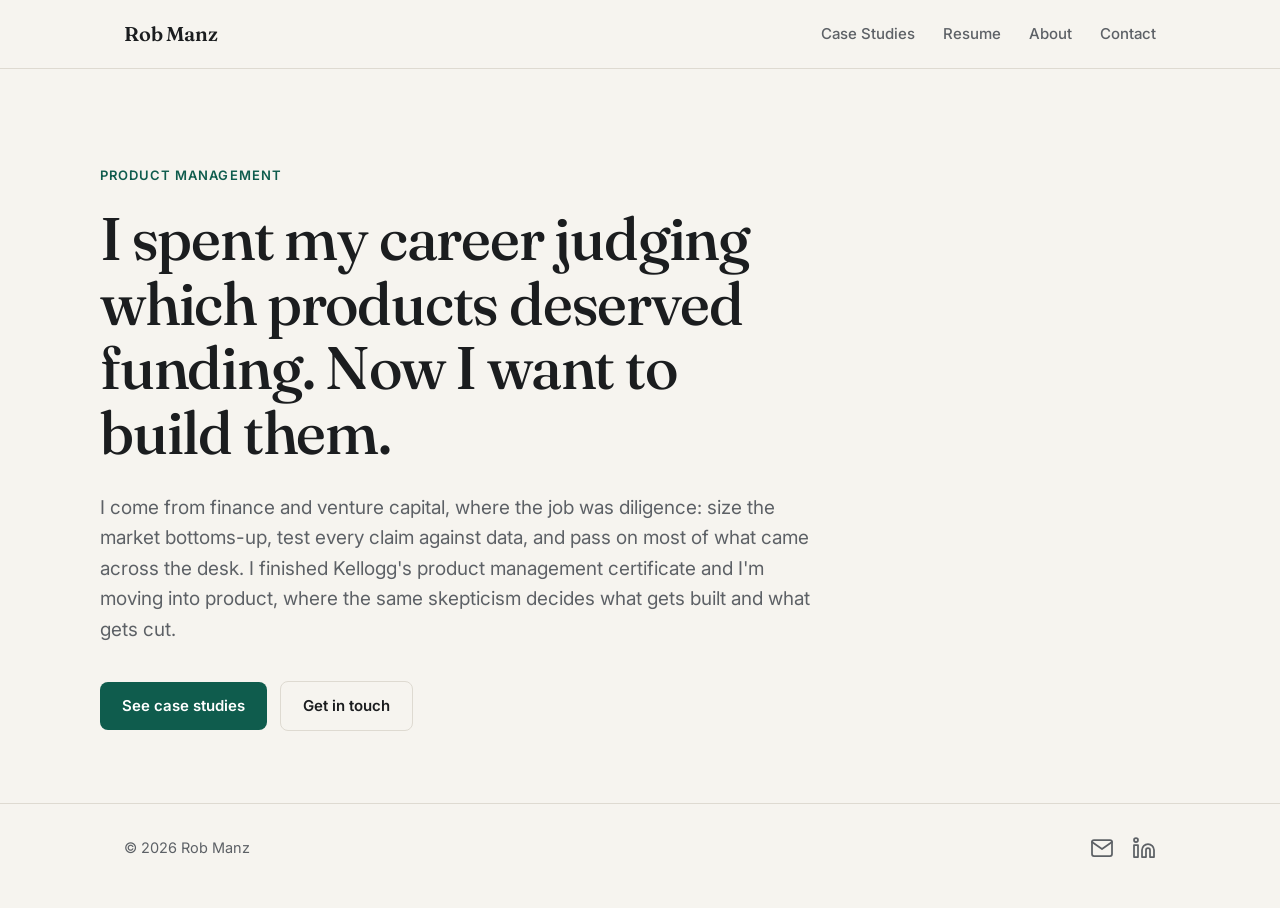
==== index.html @ 87cdb5b0 "Split homepage sections into dedicated pages Move case studies, background, and contact sections to " ====
<!doctype html>
<html lang="en">
<head>
  <meta charset="utf-8">
  <meta name="viewport" content="width=device-width, initial-scale=1">
  <title>Rob Manz</title>
  <meta name="description" content="Rob Manz. Venture capital and finance background, now working in product management.">
  <link rel="preconnect" href="https://fonts.googleapis.com">
  <link rel="preconnect" href="https://fonts.gstatic.com" crossorigin>
  <link href="https://fonts.googleapis.com/css2?family=Fraunces:opsz,wght@9..144,500;9..144,600&family=Inter:wght@400;500;600&display=swap" rel="stylesheet">
  <link rel="stylesheet" href="styles.css">
</head>
<body>

  <header>
    <nav class="wrap nav" aria-label="Main">
      <a class="logo" href="index.html">Rob Manz</a>
      <ul>
        <li><a href="case-studies.html">Case Studies</a></li>
        <li><a href="resume.html">Resume</a></li>
        <li><a href="about.html">About</a></li>
        <li><a href="contact.html">Contact</a></li>
      </ul>
    </nav>
  </header>

  <main>
    <!-- 1. Positioning + summary -->
    <div class="wrap hero">
      <p class="eyebrow">Product management</p>
      <h1>I spent my career judging which products deserved funding. Now I want to build them.</h1>
      <p class="lede">I come from finance and venture capital, where the job was diligence: size the market bottoms-up, test every claim against data, and pass on most of what came across the desk. I finished Kellogg's product management certificate and I'm moving into product, where the same skepticism decides what gets built and what gets cut.</p>
      <div class="home-links">
        <a class="btn" href="case-studies.html">See case studies</a>
        <a class="btn ghost" href="contact.html">Get in touch</a>
      </div>
    </div>
  </main>

  <footer>
    <div class="wrap row">
      <span>© 2026 Rob Manz</span>
      <div class="links">
        <a href="mailto:manz.rob@gmail.com" aria-label="Email" title="Email">
          <svg viewBox="0 0 24 24" width="24" height="24" fill="none" stroke="currentColor" stroke-width="1.75" stroke-linecap="round" stroke-linejoin="round" aria-hidden="true"><path d="M4 4h16c1.1 0 2 .9 2 2v12c0 1.1-.9 2-2 2H4c-1.1 0-2-.9-2-2V6c0-1.1.9-2 2-2z"/><polyline points="22,6 12,13 2,6"/></svg>
        </a>
        <!-- TODO: replace with your LinkedIn URL -->
        <a href="https://www.linkedin.com/in/YOUR-HANDLE" aria-label="LinkedIn" title="LinkedIn">
          <svg viewBox="0 0 24 24" width="24" height="24" fill="none" stroke="currentColor" stroke-width="1.75" stroke-linecap="round" stroke-linejoin="round" aria-hidden="true"><path d="M16 8a6 6 0 0 1 6 6v7h-4v-7a2 2 0 0 0-2-2 2 2 0 0 0-2 2v7h-4v-7a6 6 0 0 1 6-6z"/><rect x="2" y="9" width="4" height="12"/><circle cx="4" cy="4" r="2"/></svg>
        </a>
      </div>
    </div>
  </footer>

</body>
</html>
---- styles.css ----
:root {
  --bg: #f6f4ef;
  --surface: #ffffff;
  --ink: #1b1d1f;
  --muted: #5d6166;
  --line: #dedad1;
  --accent: #0f5c4d;
  --accent-ink: #ffffff;
  --max: 1080px;
}
@media (prefers-color-scheme: dark) {
  :root:not([data-theme="light"]) {
    --bg: #131514;
    --surface: #1b1e1d;
    --ink: #ecebe6;
    --muted: #a3a7a4;
    --line: #2c302e;
    --accent: #5fc2a8;
    --accent-ink: #0d1412;
  }
}
:root[data-theme="dark"] {
  --bg: #131514;
  --surface: #1b1e1d;
  --ink: #ecebe6;
  --muted: #a3a7a4;
  --line: #2c302e;
  --accent: #5fc2a8;
  --accent-ink: #0d1412;
}

* { box-sizing: border-box; }
html { -webkit-text-size-adjust: 100%; }
body {
  margin: 0;
  background: var(--bg);
  color: var(--ink);
  font: 400 17px/1.6 "Inter", system-ui, -apple-system, sans-serif;
}
a { color: inherit; }
.wrap { max-width: var(--max); margin: 0 auto; padding: 0 24px; }

/* Header */
header { border-bottom: 1px solid var(--line); }
.nav { display: flex; align-items: center; justify-content: space-between; height: 68px; gap: 16px; }
.logo { font: 600 20px/1 "Fraunces", Georgia, serif; text-decoration: none; letter-spacing: -0.01em; }
.nav ul { display: flex; gap: 28px; list-style: none; margin: 0; padding: 0; }
.nav ul a { text-decoration: none; color: var(--muted); font-size: 15px; font-weight: 500; }
.nav ul a:hover { color: var(--ink); }

/* Hero */
.hero { padding: 96px 0 72px; }
.eyebrow { font-size: 13px; font-weight: 600; letter-spacing: 0.08em; text-transform: uppercase; color: var(--accent); margin: 0 0 20px; }
h1 {
  font: 500 clamp(36px, 6vw, 60px)/1.08 "Fraunces", Georgia, serif;
  letter-spacing: -0.02em;
  margin: 0 0 28px;
  max-width: 17ch;
}
.lede { font-size: 19px; color: var(--muted); max-width: 60ch; margin: 0; }

/* Sections */
section { padding: 64px 0; border-top: 1px solid var(--line); }
.section-head { display: flex; align-items: baseline; justify-content: space-between; gap: 16px; margin-bottom: 32px; }
h2 { font: 500 28px/1.2 "Fraunces", Georgia, serif; letter-spacing: -0.01em; margin: 0; }
.see-all { font-size: 15px; font-weight: 500; color: var(--accent); text-decoration: none; white-space: nowrap; }

/* Case study cards */
.cards { display: grid; grid-template-columns: repeat(3, 1fr); gap: 20px; }
.card {
  display: flex; flex-direction: column;
  background: var(--surface);
  border: 1px solid var(--line);
  border-radius: 10px;
  padding: 28px 24px 24px;
  text-decoration: none;
  transition: border-color .15s, transform .15s;
}
.card:hover { border-color: var(--accent); transform: translateY(-2px); }
.card .tag { font-size: 12px; font-weight: 600; letter-spacing: 0.06em; text-transform: uppercase; color: var(--muted); margin-bottom: 14px; }
.card h3 { font: 600 21px/1.25 "Fraunces", Georgia, serif; margin: 0 0 12px; }
.card p { color: var(--muted); font-size: 15.5px; margin: 0 0 24px; flex: 1; }
.card .more { font-size: 15px; font-weight: 600; color: var(--accent); }

/* Background strip */
.bg-grid { display: grid; grid-template-columns: repeat(3, 1fr); gap: 32px; margin-bottom: 36px; }
.bg-grid h3 { font-size: 15px; font-weight: 600; margin: 0 0 8px; }
.bg-grid p { color: var(--muted); font-size: 15.5px; margin: 0; }
.btn {
  display: inline-block;
  background: var(--accent); color: var(--accent-ink);
  font-weight: 600; font-size: 15px;
  padding: 12px 22px; border-radius: 8px;
  text-decoration: none;
}
.btn.ghost { background: transparent; color: var(--ink); border: 1px solid var(--line); margin-left: 8px; }

/* CTA */
.cta { text-align: left; }
.cta h2 { font-size: clamp(28px, 4vw, 40px); max-width: 22ch; margin-bottom: 16px; }
.cta p { color: var(--muted); margin: 0 0 28px; max-width: 52ch; }

/* Footer */
footer { border-top: 1px solid var(--line); padding: 32px 0 48px; color: var(--muted); font-size: 14.5px; }
footer .row { display: flex; justify-content: space-between; gap: 16px; flex-wrap: wrap; }
footer a { text-decoration: none; }
footer a:hover { color: var(--ink); }
footer .row { align-items: center; }
footer .links { display: flex; gap: 18px; align-items: center; }
footer .links a { display: inline-flex; width: 24px; height: 24px; }
footer .links a svg { width: 100%; height: 100%; display: block; }

@media (max-width: 820px) {
  .cards, .bg-grid { grid-template-columns: 1fr; }
  .hero { padding: 64px 0 48px; }
}
@media (max-width: 560px) {
  .wrap { padding: 0 16px; }
  .nav { height: auto; padding: 16px 0; flex-direction: column; align-items: flex-start; gap: 12px; }
  .nav ul { gap: 18px; flex-wrap: wrap; }
  .btn.ghost { margin: 12px 0 0; }
}

/* Page intro (non-home pages) */
.page-head { padding: 72px 0 8px; }
.page-head h1 { font-size: clamp(32px, 5vw, 48px); margin-bottom: 16px; max-width: 22ch; }
.page-head + section { border-top: 0; }
.nav ul a[aria-current="page"] { color: var(--ink); }
.home-links { margin-top: 36px; }
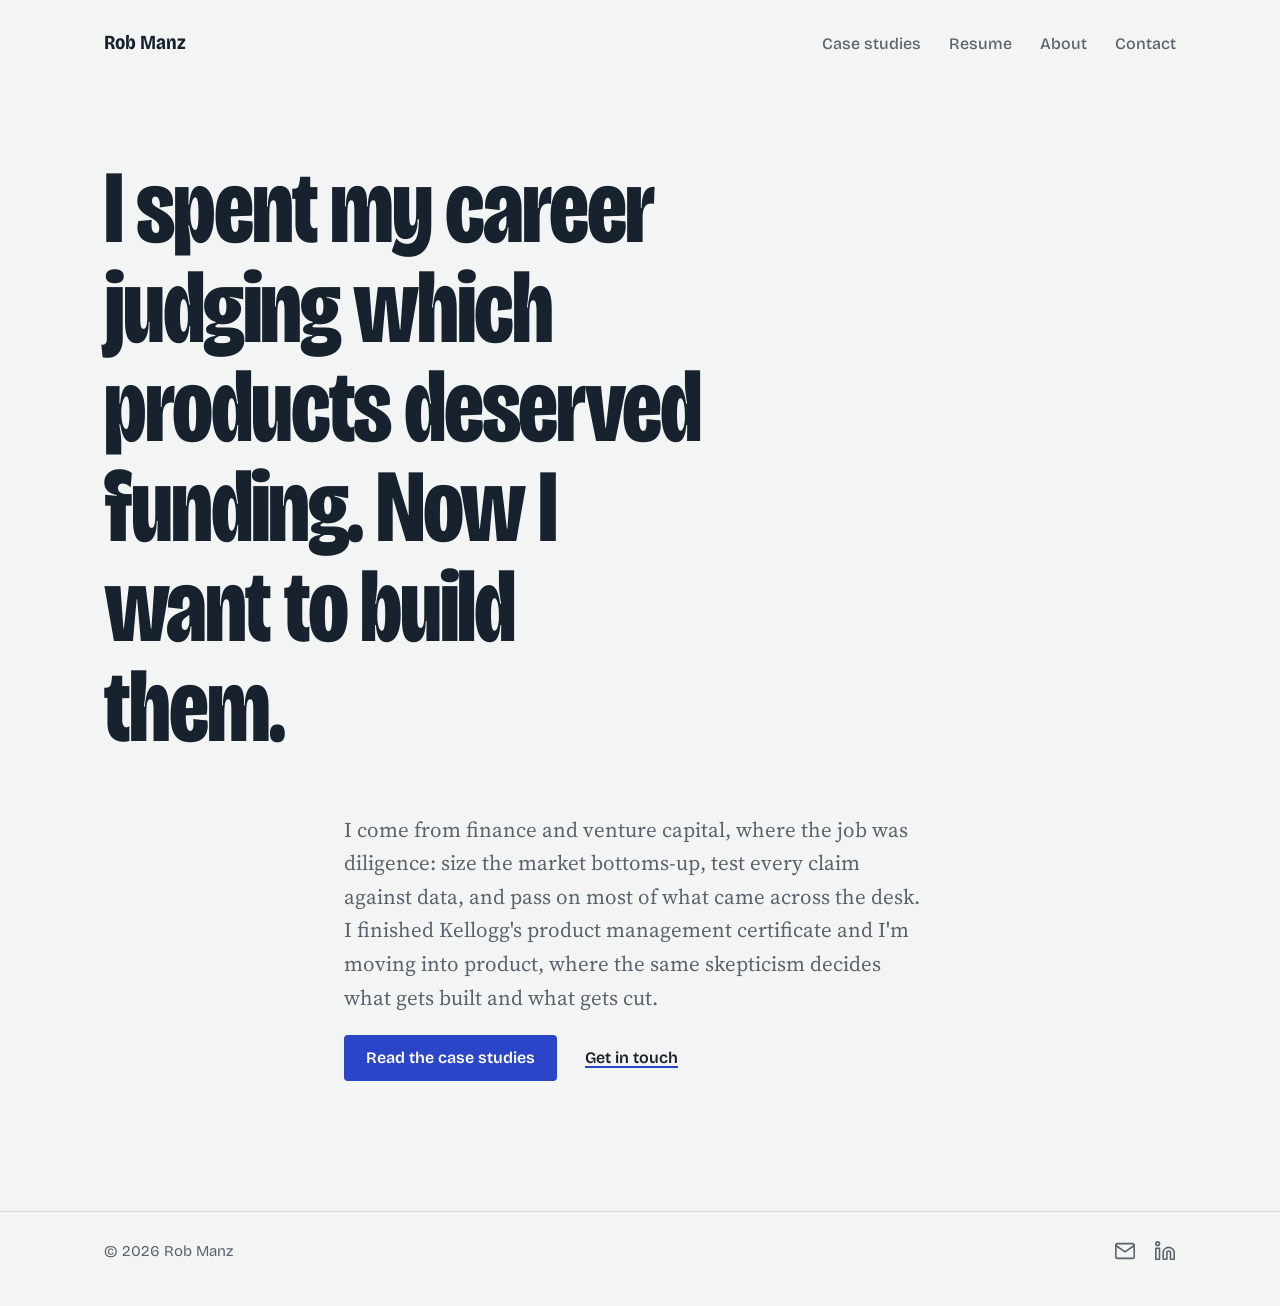
==== commit d9ddaf3c: "Revise design system Cool paper and blue-pencil palette, Bricolage Grotesque headlines with Source S" ====
--- a/index.html
+++ b/index.html
@@ -7,16 +7,16 @@
   <meta name="description" content="Rob Manz. Venture capital and finance background, now working in product management.">
   <link rel="preconnect" href="https://fonts.googleapis.com">
   <link rel="preconnect" href="https://fonts.gstatic.com" crossorigin>
-  <link href="https://fonts.googleapis.com/css2?family=Fraunces:opsz,wght@9..144,500;9..144,600&family=Inter:wght@400;500;600&display=swap" rel="stylesheet">
+  <link href="https://fonts.googleapis.com/css2?family=Bricolage+Grotesque:opsz,wdth,wght@12..96,75..100,400..800&family=Source+Serif+4:ital,opsz,wght@0,8..60,400;0,8..60,600;1,8..60,400&display=swap" rel="stylesheet">
   <link rel="stylesheet" href="styles.css">
 </head>
-<body>
+<body class="home">
 
-  <header>
+  <header class="site-header">
     <nav class="wrap nav" aria-label="Main">
       <a class="logo" href="index.html">Rob Manz</a>
       <ul>
-        <li><a href="case-studies.html">Case Studies</a></li>
+        <li><a href="case-studies.html">Case studies</a></li>
         <li><a href="resume.html">Resume</a></li>
         <li><a href="about.html">About</a></li>
         <li><a href="contact.html">Contact</a></li>
@@ -24,29 +24,29 @@
     </nav>
   </header>
 
-  <main>
-    <!-- 1. Positioning + summary -->
-    <div class="wrap hero">
-      <p class="eyebrow">Product management</p>
+  <main class="wrap">
+    <header class="hero">
       <h1>I spent my career judging which products deserved funding. Now I want to build them.</h1>
-      <p class="lede">I come from finance and venture capital, where the job was diligence: size the market bottoms-up, test every claim against data, and pass on most of what came across the desk. I finished Kellogg's product management certificate and I'm moving into product, where the same skepticism decides what gets built and what gets cut.</p>
-      <div class="home-links">
-        <a class="btn" href="case-studies.html">See case studies</a>
-        <a class="btn ghost" href="contact.html">Get in touch</a>
+      <div class="hero-body">
+        <p class="lede">I come from finance and venture capital, where the job was diligence: size the market bottoms-up, test every claim against data, and pass on most of what came across the desk. I finished Kellogg's product management certificate and I'm moving into product, where the same skepticism decides what gets built and what gets cut.</p>
+        <p class="actions">
+          <a class="btn" href="case-studies.html">Read the case studies</a>
+          <a class="text-link" href="contact.html">Get in touch</a>
+        </p>
       </div>
-    </div>
+    </header>
   </main>
 
-  <footer>
+  <footer class="site-footer">
     <div class="wrap row">
       <span>© 2026 Rob Manz</span>
       <div class="links">
         <a href="mailto:manz.rob@gmail.com" aria-label="Email" title="Email">
-          <svg viewBox="0 0 24 24" width="24" height="24" fill="none" stroke="currentColor" stroke-width="1.75" stroke-linecap="round" stroke-linejoin="round" aria-hidden="true"><path d="M4 4h16c1.1 0 2 .9 2 2v12c0 1.1-.9 2-2 2H4c-1.1 0-2-.9-2-2V6c0-1.1.9-2 2-2z"/><polyline points="22,6 12,13 2,6"/></svg>
+          <svg viewBox="0 0 24 24" width="22" height="22" fill="none" stroke="currentColor" stroke-width="1.75" stroke-linecap="round" stroke-linejoin="round" aria-hidden="true"><path d="M4 4h16c1.1 0 2 .9 2 2v12c0 1.1-.9 2-2 2H4c-1.1 0-2-.9-2-2V6c0-1.1.9-2 2-2z"/><polyline points="22,6 12,13 2,6"/></svg>
         </a>
         <!-- TODO: replace with your LinkedIn URL -->
         <a href="https://www.linkedin.com/in/YOUR-HANDLE" aria-label="LinkedIn" title="LinkedIn">
-          <svg viewBox="0 0 24 24" width="24" height="24" fill="none" stroke="currentColor" stroke-width="1.75" stroke-linecap="round" stroke-linejoin="round" aria-hidden="true"><path d="M16 8a6 6 0 0 1 6 6v7h-4v-7a2 2 0 0 0-2-2 2 2 0 0 0-2 2v7h-4v-7a6 6 0 0 1 6-6z"/><rect x="2" y="9" width="4" height="12"/><circle cx="4" cy="4" r="2"/></svg>
+          <svg viewBox="0 0 24 24" width="22" height="22" fill="none" stroke="currentColor" stroke-width="1.75" stroke-linecap="round" stroke-linejoin="round" aria-hidden="true"><path d="M16 8a6 6 0 0 1 6 6v7h-4v-7a2 2 0 0 0-2-2 2 2 0 0 0-2 2v7h-4v-7a6 6 0 0 1 6-6z"/><rect x="2" y="9" width="4" height="12"/><circle cx="4" cy="4" r="2"/></svg>
         </a>
       </div>
     </div>
--- a/styles.css
+++ b/styles.css
@@ -1,130 +1,149 @@
+/* Design tokens */
 :root {
-  --bg: #f6f4ef;
-  --surface: #ffffff;
-  --ink: #1b1d1f;
-  --muted: #5d6166;
-  --line: #dedad1;
-  --accent: #0f5c4d;
-  --accent-ink: #ffffff;
-  --max: 1080px;
+  --paper: #f3f5f4;
+  --ink: #18222e;
+  --graphite: #59636e;
+  --rule: #d3d9d8;
+  --pencil: #2b45c9;
+  --pencil-ink: #ffffff;
+
+  --sans: "Bricolage Grotesque", "Helvetica Neue", Arial, sans-serif;
+  --serif: "Source Serif 4", Georgia, serif;
+
+  --max: 1120px;
+  --rail: 12rem;
+  --gap: 3rem;
 }
 @media (prefers-color-scheme: dark) {
   :root:not([data-theme="light"]) {
-    --bg: #131514;
-    --surface: #1b1e1d;
-    --ink: #ecebe6;
-    --muted: #a3a7a4;
-    --line: #2c302e;
-    --accent: #5fc2a8;
-    --accent-ink: #0d1412;
+    --paper: #151b22;
+    --ink: #e6eaee;
+    --graphite: #9aa4ae;
+    --rule: #2a333d;
+    --pencil: #8fa2ff;
+    --pencil-ink: #10162b;
   }
 }
 :root[data-theme="dark"] {
-  --bg: #131514;
-  --surface: #1b1e1d;
-  --ink: #ecebe6;
-  --muted: #a3a7a4;
-  --line: #2c302e;
-  --accent: #5fc2a8;
-  --accent-ink: #0d1412;
+  --paper: #151b22;
+  --ink: #e6eaee;
+  --graphite: #9aa4ae;
+  --rule: #2a333d;
+  --pencil: #8fa2ff;
+  --pencil-ink: #10162b;
 }
 
+/* Base */
 * { box-sizing: border-box; }
 html { -webkit-text-size-adjust: 100%; }
 body {
   margin: 0;
-  background: var(--bg);
+  background: var(--paper);
   color: var(--ink);
-  font: 400 17px/1.6 "Inter", system-ui, -apple-system, sans-serif;
+  font: 400 18px/1.65 var(--serif);
+  font-optical-sizing: auto;
 }
-a { color: inherit; }
+a { color: inherit; text-decoration-thickness: 1px; text-underline-offset: 0.2em; }
+a:focus-visible { outline: 2px solid var(--pencil); outline-offset: 3px; border-radius: 2px; }
 .wrap { max-width: var(--max); margin: 0 auto; padding: 0 24px; }
+h1, h2, h3 { font-family: var(--sans); color: var(--ink); }
+p { margin: 0 0 1em; max-width: 64ch; }
 
 /* Header */
-header { border-bottom: 1px solid var(--line); }
-.nav { display: flex; align-items: center; justify-content: space-between; height: 68px; gap: 16px; }
-.logo { font: 600 20px/1 "Fraunces", Georgia, serif; text-decoration: none; letter-spacing: -0.01em; }
+.site-header .nav { display: flex; align-items: baseline; justify-content: space-between; gap: 16px; padding: 28px 24px; }
+.logo { font: 700 20px/1 var(--sans); font-variation-settings: "wdth" 85; text-decoration: none; }
 .nav ul { display: flex; gap: 28px; list-style: none; margin: 0; padding: 0; }
-.nav ul a { text-decoration: none; color: var(--muted); font-size: 15px; font-weight: 500; }
+.nav ul a { font: 500 16px/1 var(--sans); color: var(--graphite); text-decoration: none; }
 .nav ul a:hover { color: var(--ink); }
+.nav ul a[aria-current="page"] { color: var(--ink); text-decoration: underline; text-decoration-color: var(--pencil); text-decoration-thickness: 2px; text-underline-offset: 0.35em; }
 
-/* Hero */
-.hero { padding: 96px 0 72px; }
-.eyebrow { font-size: 13px; font-weight: 600; letter-spacing: 0.08em; text-transform: uppercase; color: var(--accent); margin: 0 0 20px; }
-h1 {
-  font: 500 clamp(36px, 6vw, 60px)/1.08 "Fraunces", Georgia, serif;
+/* Home: the one loud element */
+.hero { padding: 72px 0 112px; }
+.hero h1 {
+  font-size: clamp(46px, 8.2vw, 104px);
+  font-weight: 750;
+  font-variation-settings: "wdth" 75, "opsz" 96;
+  line-height: 0.96;
   letter-spacing: -0.02em;
-  margin: 0 0 28px;
-  max-width: 17ch;
+  margin: 0 0 56px;
+  max-width: 14ch;
 }
-.lede { font-size: 19px; color: var(--muted); max-width: 60ch; margin: 0; }
+.hero-body { margin-left: calc(var(--rail) + var(--gap)); }
+.lede { font-size: 21px; line-height: 1.6; color: var(--graphite); max-width: 58ch; }
 
-/* Sections */
-section { padding: 64px 0; border-top: 1px solid var(--line); }
-.section-head { display: flex; align-items: baseline; justify-content: space-between; gap: 16px; margin-bottom: 32px; }
-h2 { font: 500 28px/1.2 "Fraunces", Georgia, serif; letter-spacing: -0.01em; margin: 0; }
-.see-all { font-size: 15px; font-weight: 500; color: var(--accent); text-decoration: none; white-space: nowrap; }
+/* Inner pages */
+.page-intro { padding: 56px 0 48px; }
+.page-intro h1 {
+  font-size: clamp(36px, 5.2vw, 60px);
+  font-weight: 700;
+  font-variation-settings: "wdth" 80, "opsz" 72;
+  line-height: 1.02;
+  letter-spacing: -0.02em;
+  margin: 0 0 20px;
+  max-width: 20ch;
+}
+.page-intro .lede { margin: 0; }
 
-/* Case study cards */
-.cards { display: grid; grid-template-columns: repeat(3, 1fr); gap: 20px; }
-.card {
-  display: flex; flex-direction: column;
-  background: var(--surface);
-  border: 1px solid var(--line);
-  border-radius: 10px;
-  padding: 28px 24px 24px;
-  text-decoration: none;
-  transition: border-color .15s, transform .15s;
+/* Margin-label rows: label in the rail, content in the body */
+.row-block {
+  display: grid;
+  grid-template-columns: var(--rail) 1fr;
+  gap: var(--gap);
+  padding: 32px 0 28px;
+  border-top: 1px solid var(--rule);
 }
-.card:hover { border-color: var(--accent); transform: translateY(-2px); }
-.card .tag { font-size: 12px; font-weight: 600; letter-spacing: 0.06em; text-transform: uppercase; color: var(--muted); margin-bottom: 14px; }
-.card h3 { font: 600 21px/1.25 "Fraunces", Georgia, serif; margin: 0 0 12px; }
-.card p { color: var(--muted); font-size: 15.5px; margin: 0 0 24px; flex: 1; }
-.card .more { font-size: 15px; font-weight: 600; color: var(--accent); }
+.row-block:last-child { margin-bottom: 96px; }
+.rail {
+  font: 600 16px/1.4 var(--sans);
+  color: var(--graphite);
+  margin: 6px 0 0;
+}
+.body > :last-child { margin-bottom: 0; }
+.body h3 {
+  font-size: 28px;
+  font-weight: 650;
+  font-variation-settings: "wdth" 85;
+  line-height: 1.15;
+  letter-spacing: -0.01em;
+  margin: 0 0 10px;
+}
+.body p { color: var(--graphite); }
+.entry-link { text-decoration: none; background-image: linear-gradient(var(--pencil), var(--pencil)); background-size: 0 2px; background-position: 0 100%; background-repeat: no-repeat; transition: background-size .2s ease; }
+.entry-link:hover, .entry-link:focus-visible { background-size: 100% 2px; }
 
-/* Background strip */
-.bg-grid { display: grid; grid-template-columns: repeat(3, 1fr); gap: 32px; margin-bottom: 36px; }
-.bg-grid h3 { font-size: 15px; font-weight: 600; margin: 0 0 8px; }
-.bg-grid p { color: var(--muted); font-size: 15.5px; margin: 0; }
+/* Actions */
+.actions { display: flex; flex-wrap: wrap; align-items: center; gap: 12px 28px; margin-top: 8px; }
 .btn {
   display: inline-block;
-  background: var(--accent); color: var(--accent-ink);
-  font-weight: 600; font-size: 15px;
-  padding: 12px 22px; border-radius: 8px;
+  background: var(--pencil);
+  color: var(--pencil-ink);
+  font: 600 16px/1 var(--sans);
+  padding: 15px 22px;
+  border-radius: 4px;
   text-decoration: none;
 }
-.btn.ghost { background: transparent; color: var(--ink); border: 1px solid var(--line); margin-left: 8px; }
-
-/* CTA */
-.cta { text-align: left; }
-.cta h2 { font-size: clamp(28px, 4vw, 40px); max-width: 22ch; margin-bottom: 16px; }
-.cta p { color: var(--muted); margin: 0 0 28px; max-width: 52ch; }
+.btn:hover { filter: brightness(1.08); }
+.text-link { font: 600 16px/1 var(--sans); color: var(--ink); text-decoration-color: var(--pencil); text-decoration-thickness: 2px; }
 
 /* Footer */
-footer { border-top: 1px solid var(--line); padding: 32px 0 48px; color: var(--muted); font-size: 14.5px; }
-footer .row { display: flex; justify-content: space-between; gap: 16px; flex-wrap: wrap; }
-footer a { text-decoration: none; }
-footer a:hover { color: var(--ink); }
-footer .row { align-items: center; }
-footer .links { display: flex; gap: 18px; align-items: center; }
-footer .links a { display: inline-flex; width: 24px; height: 24px; }
-footer .links a svg { width: 100%; height: 100%; display: block; }
+.site-footer { border-top: 1px solid var(--rule); padding: 28px 0 44px; color: var(--graphite); font: 400 15px/1.4 var(--sans); }
+.site-footer .row { display: flex; justify-content: space-between; align-items: center; gap: 16px; flex-wrap: wrap; }
+.site-footer .links { display: flex; gap: 18px; }
+.site-footer .links a { display: inline-flex; text-decoration: none; }
+.site-footer .links a:hover { color: var(--ink); }
 
 @media (max-width: 820px) {
-  .cards, .bg-grid { grid-template-columns: 1fr; }
-  .hero { padding: 64px 0 48px; }
+  :root { --gap: 1.5rem; }
+  .hero-body { margin-left: 0; }
+  .row-block { grid-template-columns: 1fr; gap: 6px; }
 }
 @media (max-width: 560px) {
-  .wrap { padding: 0 16px; }
-  .nav { height: auto; padding: 16px 0; flex-direction: column; align-items: flex-start; gap: 12px; }
-  .nav ul { gap: 18px; flex-wrap: wrap; }
-  .btn.ghost { margin: 12px 0 0; }
+  .wrap, .site-header .nav { padding-left: 16px; padding-right: 16px; }
+  .site-header .nav { flex-direction: column; gap: 14px; padding-top: 20px; padding-bottom: 8px; }
+  .nav ul { gap: 20px; flex-wrap: wrap; }
+  .hero { padding: 40px 0 72px; }
+  .lede { font-size: 19px; }
 }
-
-/* Page intro (non-home pages) */
-.page-head { padding: 72px 0 8px; }
-.page-head h1 { font-size: clamp(32px, 5vw, 48px); margin-bottom: 16px; max-width: 22ch; }
-.page-head + section { border-top: 0; }
-.nav ul a[aria-current="page"] { color: var(--ink); }
-.home-links { margin-top: 36px; }
-
+@media (prefers-reduced-motion: reduce) {
+  * { transition: none !important; }
+}
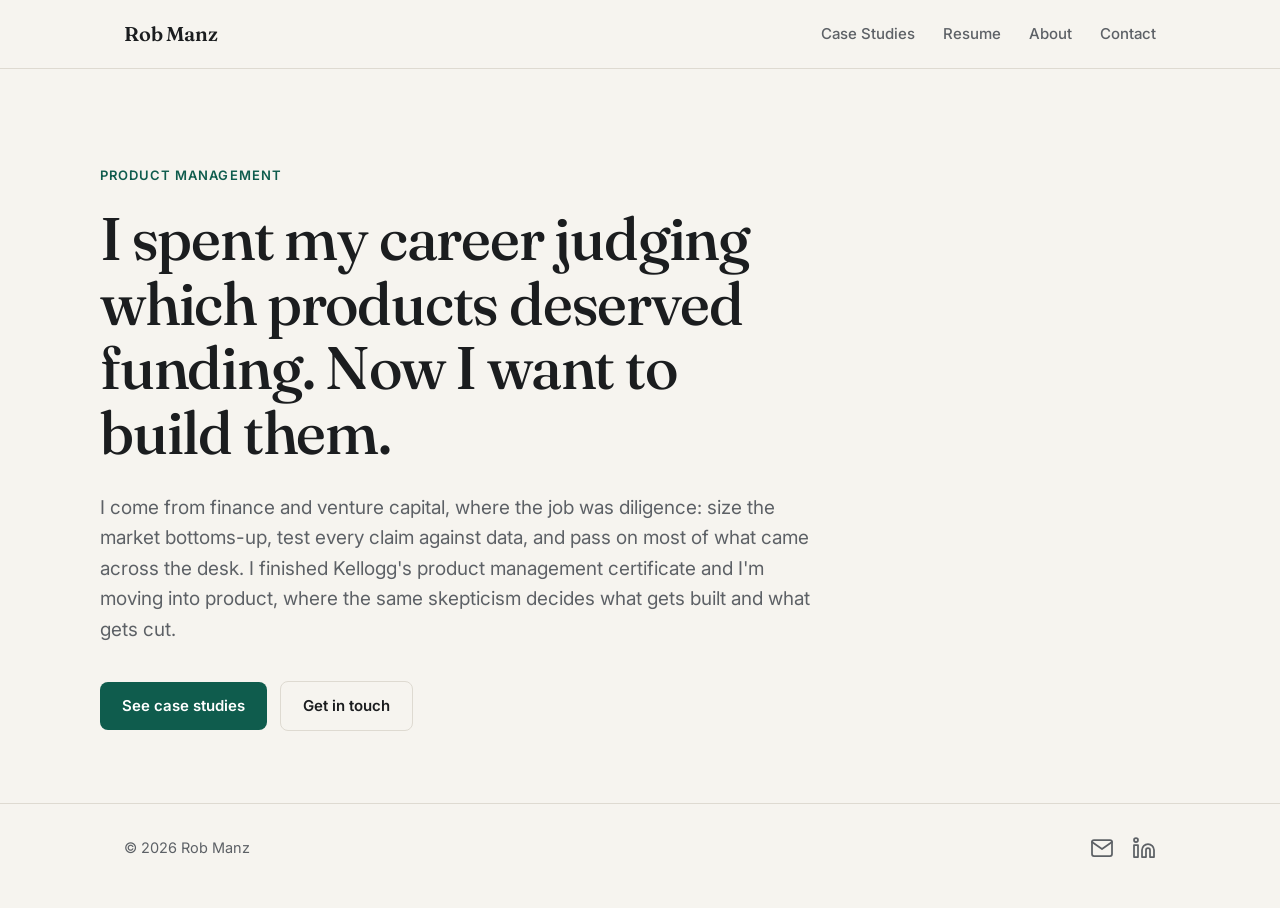
==== commit a371ab64: "Revert design system revision Restore the previous design while keeping the separate pages.  Co-Auth" ====
--- a/index.html
+++ b/index.html
@@ -7,16 +7,16 @@
   <meta name="description" content="Rob Manz. Venture capital and finance background, now working in product management.">
   <link rel="preconnect" href="https://fonts.googleapis.com">
   <link rel="preconnect" href="https://fonts.gstatic.com" crossorigin>
-  <link href="https://fonts.googleapis.com/css2?family=Bricolage+Grotesque:opsz,wdth,wght@12..96,75..100,400..800&family=Source+Serif+4:ital,opsz,wght@0,8..60,400;0,8..60,600;1,8..60,400&display=swap" rel="stylesheet">
+  <link href="https://fonts.googleapis.com/css2?family=Fraunces:opsz,wght@9..144,500;9..144,600&family=Inter:wght@400;500;600&display=swap" rel="stylesheet">
   <link rel="stylesheet" href="styles.css">
 </head>
-<body class="home">
+<body>
 
-  <header class="site-header">
+  <header>
     <nav class="wrap nav" aria-label="Main">
       <a class="logo" href="index.html">Rob Manz</a>
       <ul>
-        <li><a href="case-studies.html">Case studies</a></li>
+        <li><a href="case-studies.html">Case Studies</a></li>
         <li><a href="resume.html">Resume</a></li>
         <li><a href="about.html">About</a></li>
         <li><a href="contact.html">Contact</a></li>
@@ -24,29 +24,29 @@
     </nav>
   </header>
 
-  <main class="wrap">
-    <header class="hero">
+  <main>
+    <!-- 1. Positioning + summary -->
+    <div class="wrap hero">
+      <p class="eyebrow">Product management</p>
       <h1>I spent my career judging which products deserved funding. Now I want to build them.</h1>
-      <div class="hero-body">
-        <p class="lede">I come from finance and venture capital, where the job was diligence: size the market bottoms-up, test every claim against data, and pass on most of what came across the desk. I finished Kellogg's product management certificate and I'm moving into product, where the same skepticism decides what gets built and what gets cut.</p>
-        <p class="actions">
-          <a class="btn" href="case-studies.html">Read the case studies</a>
-          <a class="text-link" href="contact.html">Get in touch</a>
-        </p>
+      <p class="lede">I come from finance and venture capital, where the job was diligence: size the market bottoms-up, test every claim against data, and pass on most of what came across the desk. I finished Kellogg's product management certificate and I'm moving into product, where the same skepticism decides what gets built and what gets cut.</p>
+      <div class="home-links">
+        <a class="btn" href="case-studies.html">See case studies</a>
+        <a class="btn ghost" href="contact.html">Get in touch</a>
       </div>
-    </header>
+    </div>
   </main>
 
-  <footer class="site-footer">
+  <footer>
     <div class="wrap row">
       <span>© 2026 Rob Manz</span>
       <div class="links">
         <a href="mailto:manz.rob@gmail.com" aria-label="Email" title="Email">
-          <svg viewBox="0 0 24 24" width="22" height="22" fill="none" stroke="currentColor" stroke-width="1.75" stroke-linecap="round" stroke-linejoin="round" aria-hidden="true"><path d="M4 4h16c1.1 0 2 .9 2 2v12c0 1.1-.9 2-2 2H4c-1.1 0-2-.9-2-2V6c0-1.1.9-2 2-2z"/><polyline points="22,6 12,13 2,6"/></svg>
+          <svg viewBox="0 0 24 24" width="24" height="24" fill="none" stroke="currentColor" stroke-width="1.75" stroke-linecap="round" stroke-linejoin="round" aria-hidden="true"><path d="M4 4h16c1.1 0 2 .9 2 2v12c0 1.1-.9 2-2 2H4c-1.1 0-2-.9-2-2V6c0-1.1.9-2 2-2z"/><polyline points="22,6 12,13 2,6"/></svg>
         </a>
         <!-- TODO: replace with your LinkedIn URL -->
         <a href="https://www.linkedin.com/in/YOUR-HANDLE" aria-label="LinkedIn" title="LinkedIn">
-          <svg viewBox="0 0 24 24" width="22" height="22" fill="none" stroke="currentColor" stroke-width="1.75" stroke-linecap="round" stroke-linejoin="round" aria-hidden="true"><path d="M16 8a6 6 0 0 1 6 6v7h-4v-7a2 2 0 0 0-2-2 2 2 0 0 0-2 2v7h-4v-7a6 6 0 0 1 6-6z"/><rect x="2" y="9" width="4" height="12"/><circle cx="4" cy="4" r="2"/></svg>
+          <svg viewBox="0 0 24 24" width="24" height="24" fill="none" stroke="currentColor" stroke-width="1.75" stroke-linecap="round" stroke-linejoin="round" aria-hidden="true"><path d="M16 8a6 6 0 0 1 6 6v7h-4v-7a2 2 0 0 0-2-2 2 2 0 0 0-2 2v7h-4v-7a6 6 0 0 1 6-6z"/><rect x="2" y="9" width="4" height="12"/><circle cx="4" cy="4" r="2"/></svg>
         </a>
       </div>
     </div>
--- a/styles.css
+++ b/styles.css
@@ -1,149 +1,130 @@
-/* Design tokens */
 :root {
-  --paper: #f3f5f4;
-  --ink: #18222e;
-  --graphite: #59636e;
-  --rule: #d3d9d8;
-  --pencil: #2b45c9;
-  --pencil-ink: #ffffff;
-
-  --sans: "Bricolage Grotesque", "Helvetica Neue", Arial, sans-serif;
-  --serif: "Source Serif 4", Georgia, serif;
-
-  --max: 1120px;
-  --rail: 12rem;
-  --gap: 3rem;
+  --bg: #f6f4ef;
+  --surface: #ffffff;
+  --ink: #1b1d1f;
+  --muted: #5d6166;
+  --line: #dedad1;
+  --accent: #0f5c4d;
+  --accent-ink: #ffffff;
+  --max: 1080px;
 }
 @media (prefers-color-scheme: dark) {
   :root:not([data-theme="light"]) {
-    --paper: #151b22;
-    --ink: #e6eaee;
-    --graphite: #9aa4ae;
-    --rule: #2a333d;
-    --pencil: #8fa2ff;
-    --pencil-ink: #10162b;
+    --bg: #131514;
+    --surface: #1b1e1d;
+    --ink: #ecebe6;
+    --muted: #a3a7a4;
+    --line: #2c302e;
+    --accent: #5fc2a8;
+    --accent-ink: #0d1412;
   }
 }
 :root[data-theme="dark"] {
-  --paper: #151b22;
-  --ink: #e6eaee;
-  --graphite: #9aa4ae;
-  --rule: #2a333d;
-  --pencil: #8fa2ff;
-  --pencil-ink: #10162b;
+  --bg: #131514;
+  --surface: #1b1e1d;
+  --ink: #ecebe6;
+  --muted: #a3a7a4;
+  --line: #2c302e;
+  --accent: #5fc2a8;
+  --accent-ink: #0d1412;
 }
 
-/* Base */
 * { box-sizing: border-box; }
 html { -webkit-text-size-adjust: 100%; }
 body {
   margin: 0;
-  background: var(--paper);
+  background: var(--bg);
   color: var(--ink);
-  font: 400 18px/1.65 var(--serif);
-  font-optical-sizing: auto;
+  font: 400 17px/1.6 "Inter", system-ui, -apple-system, sans-serif;
 }
-a { color: inherit; text-decoration-thickness: 1px; text-underline-offset: 0.2em; }
-a:focus-visible { outline: 2px solid var(--pencil); outline-offset: 3px; border-radius: 2px; }
+a { color: inherit; }
 .wrap { max-width: var(--max); margin: 0 auto; padding: 0 24px; }
-h1, h2, h3 { font-family: var(--sans); color: var(--ink); }
-p { margin: 0 0 1em; max-width: 64ch; }
 
 /* Header */
-.site-header .nav { display: flex; align-items: baseline; justify-content: space-between; gap: 16px; padding: 28px 24px; }
-.logo { font: 700 20px/1 var(--sans); font-variation-settings: "wdth" 85; text-decoration: none; }
+header { border-bottom: 1px solid var(--line); }
+.nav { display: flex; align-items: center; justify-content: space-between; height: 68px; gap: 16px; }
+.logo { font: 600 20px/1 "Fraunces", Georgia, serif; text-decoration: none; letter-spacing: -0.01em; }
 .nav ul { display: flex; gap: 28px; list-style: none; margin: 0; padding: 0; }
-.nav ul a { font: 500 16px/1 var(--sans); color: var(--graphite); text-decoration: none; }
+.nav ul a { text-decoration: none; color: var(--muted); font-size: 15px; font-weight: 500; }
 .nav ul a:hover { color: var(--ink); }
-.nav ul a[aria-current="page"] { color: var(--ink); text-decoration: underline; text-decoration-color: var(--pencil); text-decoration-thickness: 2px; text-underline-offset: 0.35em; }
 
-/* Home: the one loud element */
-.hero { padding: 72px 0 112px; }
-.hero h1 {
-  font-size: clamp(46px, 8.2vw, 104px);
-  font-weight: 750;
-  font-variation-settings: "wdth" 75, "opsz" 96;
-  line-height: 0.96;
+/* Hero */
+.hero { padding: 96px 0 72px; }
+.eyebrow { font-size: 13px; font-weight: 600; letter-spacing: 0.08em; text-transform: uppercase; color: var(--accent); margin: 0 0 20px; }
+h1 {
+  font: 500 clamp(36px, 6vw, 60px)/1.08 "Fraunces", Georgia, serif;
   letter-spacing: -0.02em;
-  margin: 0 0 56px;
-  max-width: 14ch;
+  margin: 0 0 28px;
+  max-width: 17ch;
 }
-.hero-body { margin-left: calc(var(--rail) + var(--gap)); }
-.lede { font-size: 21px; line-height: 1.6; color: var(--graphite); max-width: 58ch; }
+.lede { font-size: 19px; color: var(--muted); max-width: 60ch; margin: 0; }
 
-/* Inner pages */
-.page-intro { padding: 56px 0 48px; }
-.page-intro h1 {
-  font-size: clamp(36px, 5.2vw, 60px);
-  font-weight: 700;
-  font-variation-settings: "wdth" 80, "opsz" 72;
-  line-height: 1.02;
-  letter-spacing: -0.02em;
-  margin: 0 0 20px;
-  max-width: 20ch;
+/* Sections */
+section { padding: 64px 0; border-top: 1px solid var(--line); }
+.section-head { display: flex; align-items: baseline; justify-content: space-between; gap: 16px; margin-bottom: 32px; }
+h2 { font: 500 28px/1.2 "Fraunces", Georgia, serif; letter-spacing: -0.01em; margin: 0; }
+.see-all { font-size: 15px; font-weight: 500; color: var(--accent); text-decoration: none; white-space: nowrap; }
+
+/* Case study cards */
+.cards { display: grid; grid-template-columns: repeat(3, 1fr); gap: 20px; }
+.card {
+  display: flex; flex-direction: column;
+  background: var(--surface);
+  border: 1px solid var(--line);
+  border-radius: 10px;
+  padding: 28px 24px 24px;
+  text-decoration: none;
+  transition: border-color .15s, transform .15s;
 }
-.page-intro .lede { margin: 0; }
+.card:hover { border-color: var(--accent); transform: translateY(-2px); }
+.card .tag { font-size: 12px; font-weight: 600; letter-spacing: 0.06em; text-transform: uppercase; color: var(--muted); margin-bottom: 14px; }
+.card h3 { font: 600 21px/1.25 "Fraunces", Georgia, serif; margin: 0 0 12px; }
+.card p { color: var(--muted); font-size: 15.5px; margin: 0 0 24px; flex: 1; }
+.card .more { font-size: 15px; font-weight: 600; color: var(--accent); }
 
-/* Margin-label rows: label in the rail, content in the body */
-.row-block {
-  display: grid;
-  grid-template-columns: var(--rail) 1fr;
-  gap: var(--gap);
-  padding: 32px 0 28px;
-  border-top: 1px solid var(--rule);
-}
-.row-block:last-child { margin-bottom: 96px; }
-.rail {
-  font: 600 16px/1.4 var(--sans);
-  color: var(--graphite);
-  margin: 6px 0 0;
-}
-.body > :last-child { margin-bottom: 0; }
-.body h3 {
-  font-size: 28px;
-  font-weight: 650;
-  font-variation-settings: "wdth" 85;
-  line-height: 1.15;
-  letter-spacing: -0.01em;
-  margin: 0 0 10px;
-}
-.body p { color: var(--graphite); }
-.entry-link { text-decoration: none; background-image: linear-gradient(var(--pencil), var(--pencil)); background-size: 0 2px; background-position: 0 100%; background-repeat: no-repeat; transition: background-size .2s ease; }
-.entry-link:hover, .entry-link:focus-visible { background-size: 100% 2px; }
-
-/* Actions */
-.actions { display: flex; flex-wrap: wrap; align-items: center; gap: 12px 28px; margin-top: 8px; }
+/* Background strip */
+.bg-grid { display: grid; grid-template-columns: repeat(3, 1fr); gap: 32px; margin-bottom: 36px; }
+.bg-grid h3 { font-size: 15px; font-weight: 600; margin: 0 0 8px; }
+.bg-grid p { color: var(--muted); font-size: 15.5px; margin: 0; }
 .btn {
   display: inline-block;
-  background: var(--pencil);
-  color: var(--pencil-ink);
-  font: 600 16px/1 var(--sans);
-  padding: 15px 22px;
-  border-radius: 4px;
+  background: var(--accent); color: var(--accent-ink);
+  font-weight: 600; font-size: 15px;
+  padding: 12px 22px; border-radius: 8px;
   text-decoration: none;
 }
-.btn:hover { filter: brightness(1.08); }
-.text-link { font: 600 16px/1 var(--sans); color: var(--ink); text-decoration-color: var(--pencil); text-decoration-thickness: 2px; }
+.btn.ghost { background: transparent; color: var(--ink); border: 1px solid var(--line); margin-left: 8px; }
+
+/* CTA */
+.cta { text-align: left; }
+.cta h2 { font-size: clamp(28px, 4vw, 40px); max-width: 22ch; margin-bottom: 16px; }
+.cta p { color: var(--muted); margin: 0 0 28px; max-width: 52ch; }
 
 /* Footer */
-.site-footer { border-top: 1px solid var(--rule); padding: 28px 0 44px; color: var(--graphite); font: 400 15px/1.4 var(--sans); }
-.site-footer .row { display: flex; justify-content: space-between; align-items: center; gap: 16px; flex-wrap: wrap; }
-.site-footer .links { display: flex; gap: 18px; }
-.site-footer .links a { display: inline-flex; text-decoration: none; }
-.site-footer .links a:hover { color: var(--ink); }
+footer { border-top: 1px solid var(--line); padding: 32px 0 48px; color: var(--muted); font-size: 14.5px; }
+footer .row { display: flex; justify-content: space-between; gap: 16px; flex-wrap: wrap; }
+footer a { text-decoration: none; }
+footer a:hover { color: var(--ink); }
+footer .row { align-items: center; }
+footer .links { display: flex; gap: 18px; align-items: center; }
+footer .links a { display: inline-flex; width: 24px; height: 24px; }
+footer .links a svg { width: 100%; height: 100%; display: block; }
 
 @media (max-width: 820px) {
-  :root { --gap: 1.5rem; }
-  .hero-body { margin-left: 0; }
-  .row-block { grid-template-columns: 1fr; gap: 6px; }
+  .cards, .bg-grid { grid-template-columns: 1fr; }
+  .hero { padding: 64px 0 48px; }
 }
 @media (max-width: 560px) {
-  .wrap, .site-header .nav { padding-left: 16px; padding-right: 16px; }
-  .site-header .nav { flex-direction: column; gap: 14px; padding-top: 20px; padding-bottom: 8px; }
-  .nav ul { gap: 20px; flex-wrap: wrap; }
-  .hero { padding: 40px 0 72px; }
-  .lede { font-size: 19px; }
+  .wrap { padding: 0 16px; }
+  .nav { height: auto; padding: 16px 0; flex-direction: column; align-items: flex-start; gap: 12px; }
+  .nav ul { gap: 18px; flex-wrap: wrap; }
+  .btn.ghost { margin: 12px 0 0; }
 }
-@media (prefers-reduced-motion: reduce) {
-  * { transition: none !important; }
-}
+
+/* Page intro (non-home pages) */
+.page-head { padding: 72px 0 8px; }
+.page-head h1 { font-size: clamp(32px, 5vw, 48px); margin-bottom: 16px; max-width: 22ch; }
+.page-head + section { border-top: 0; }
+.nav ul a[aria-current="page"] { color: var(--ink); }
+.home-links { margin-top: 36px; }
+
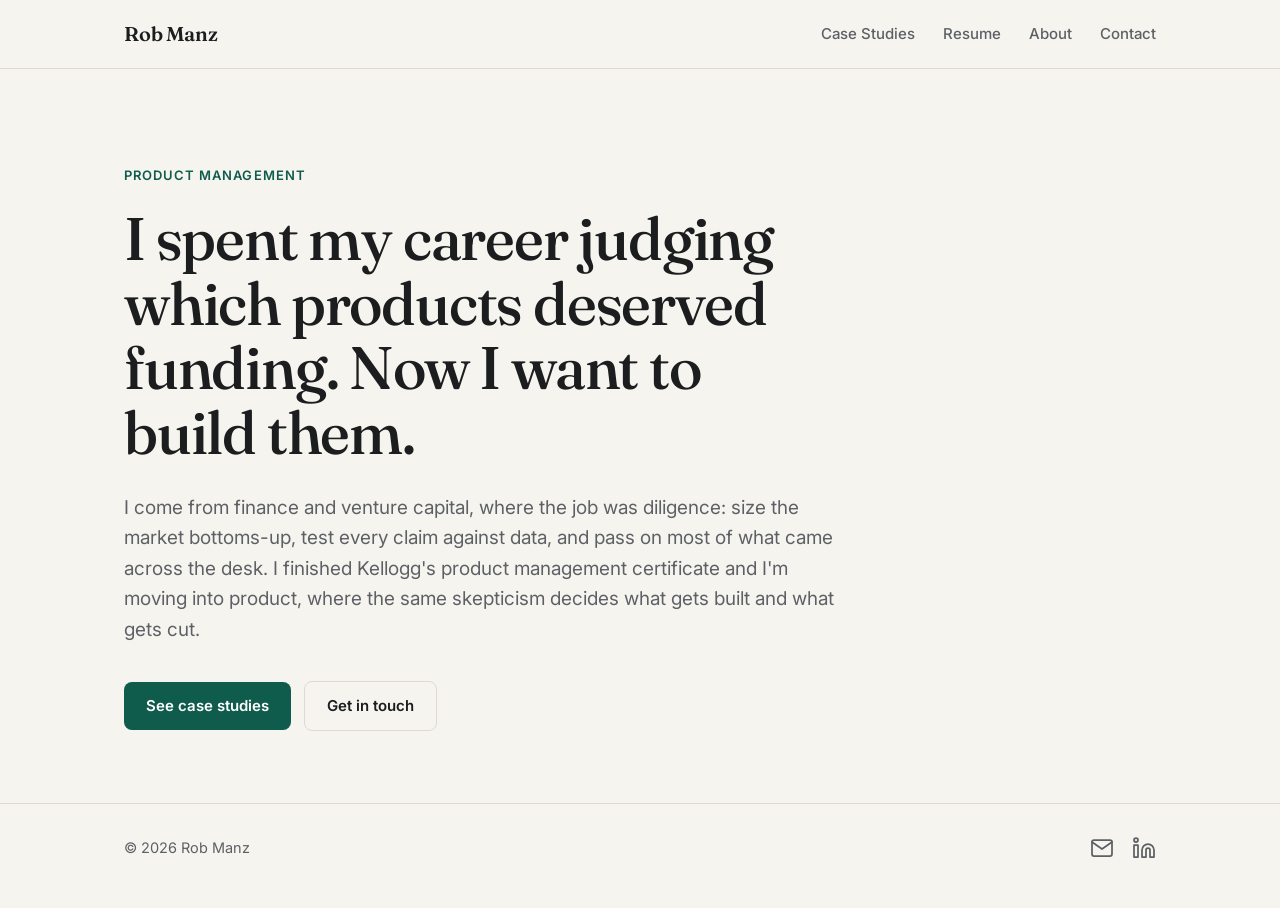
==== commit 739d7ec0: "Point email links to info@robmanz.com Co-Authored-By: Claude Opus 5.5 <noreply@anthropic.com> Claude" ====
--- a/index.html
+++ b/index.html
@@ -41,7 +41,7 @@
     <div class="wrap row">
       <span>© 2026 Rob Manz</span>
       <div class="links">
-        <a href="mailto:manz.rob@gmail.com" aria-label="Email" title="Email">
+        <a href="mailto:info@robmanz.com" aria-label="Email" title="Email">
           <svg viewBox="0 0 24 24" width="24" height="24" fill="none" stroke="currentColor" stroke-width="1.75" stroke-linecap="round" stroke-linejoin="round" aria-hidden="true"><path d="M4 4h16c1.1 0 2 .9 2 2v12c0 1.1-.9 2-2 2H4c-1.1 0-2-.9-2-2V6c0-1.1.9-2 2-2z"/><polyline points="22,6 12,13 2,6"/></svg>
         </a>
         <!-- TODO: replace with your LinkedIn URL -->
--- a/styles.css
+++ b/styles.css
@@ -49,7 +49,7 @@
 .nav ul a:hover { color: var(--ink); }
 
 /* Hero */
-.hero { padding: 96px 0 72px; }
+.hero { padding-block: 96px 72px; }
 .eyebrow { font-size: 13px; font-weight: 600; letter-spacing: 0.08em; text-transform: uppercase; color: var(--accent); margin: 0 0 20px; }
 h1 {
   font: 500 clamp(36px, 6vw, 60px)/1.08 "Fraunces", Georgia, serif;
@@ -112,17 +112,17 @@
 
 @media (max-width: 820px) {
   .cards, .bg-grid { grid-template-columns: 1fr; }
-  .hero { padding: 64px 0 48px; }
+  .hero { padding-block: 64px 48px; }
 }
 @media (max-width: 560px) {
   .wrap { padding: 0 16px; }
-  .nav { height: auto; padding: 16px 0; flex-direction: column; align-items: flex-start; gap: 12px; }
+  .nav { height: auto; padding-block: 16px; flex-direction: column; align-items: flex-start; gap: 12px; }
   .nav ul { gap: 18px; flex-wrap: wrap; }
   .btn.ghost { margin: 12px 0 0; }
 }
 
 /* Page intro (non-home pages) */
-.page-head { padding: 72px 0 8px; }
+.page-head { padding-block: 72px 8px; }
 .page-head h1 { font-size: clamp(32px, 5vw, 48px); margin-bottom: 16px; max-width: 22ch; }
 .page-head + section { border-top: 0; }
 .nav ul a[aria-current="page"] { color: var(--ink); }
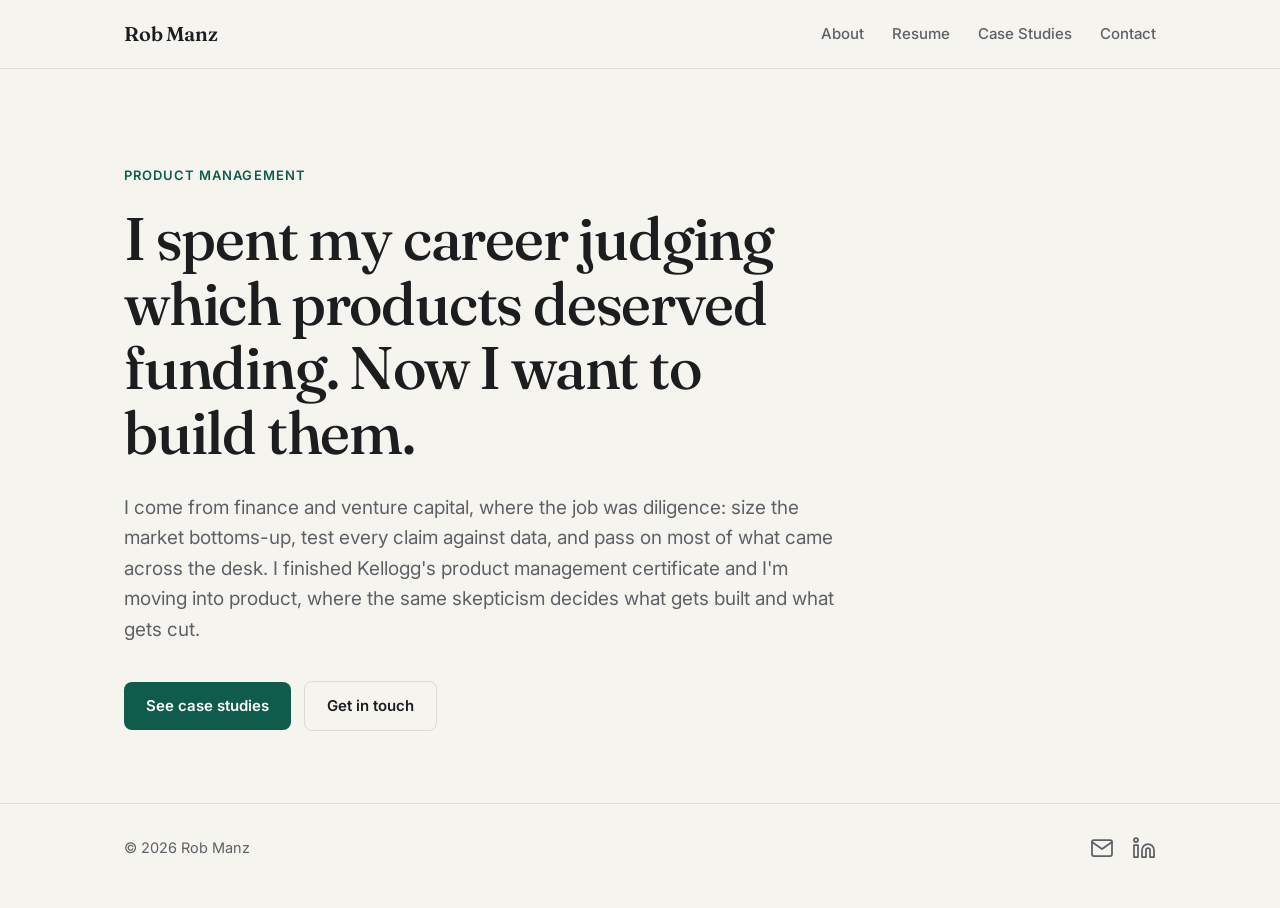
==== commit 6c38b2b3: "Reorder nav: About, Resume, Case Studies, Contact Co-Authored-By: Claude Opus 5.5 <noreply@anthropic" ====
--- a/index.html
+++ b/index.html
@@ -16,9 +16,9 @@
     <nav class="wrap nav" aria-label="Main">
       <a class="logo" href="index.html">Rob Manz</a>
       <ul>
+        <li><a href="about.html">About</a></li>
+        <li><a href="resume.html">Resume</a></li>
         <li><a href="case-studies.html">Case Studies</a></li>
-        <li><a href="resume.html">Resume</a></li>
-        <li><a href="about.html">About</a></li>
         <li><a href="contact.html">Contact</a></li>
       </ul>
     </nav>
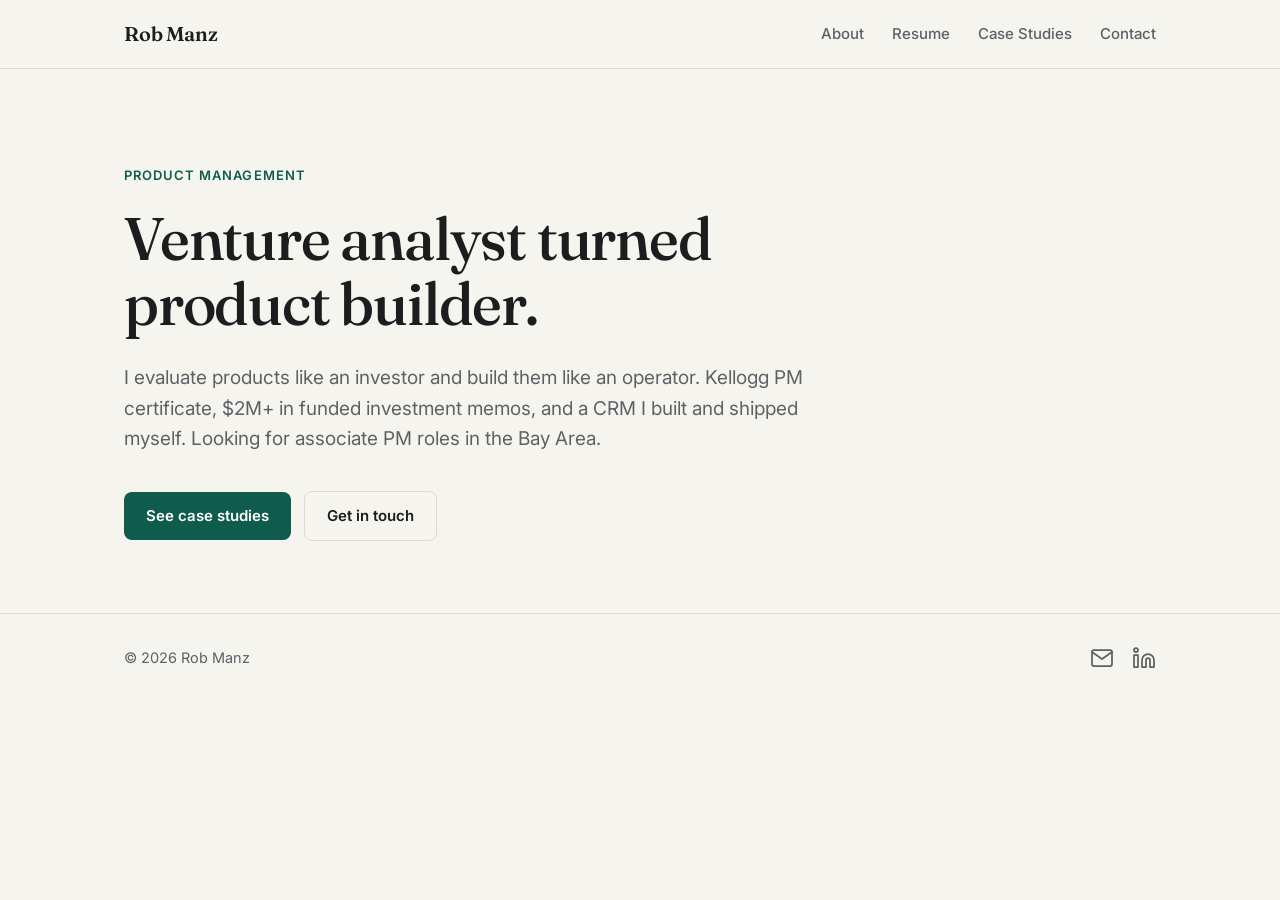
==== commit 8e203548: "Rewrite home page intro copy Co-Authored-By: Claude Opus 5.5 <noreply@anthropic.com> Claude-Session:" ====
--- a/index.html
+++ b/index.html
@@ -28,8 +28,8 @@
     <!-- 1. Positioning + summary -->
     <div class="wrap hero">
       <p class="eyebrow">Product management</p>
-      <h1>I spent my career judging which products deserved funding. Now I want to build them.</h1>
-      <p class="lede">I come from finance and venture capital, where the job was diligence: size the market bottoms-up, test every claim against data, and pass on most of what came across the desk. I finished Kellogg's product management certificate and I'm moving into product, where the same skepticism decides what gets built and what gets cut.</p>
+      <h1>Venture analyst turned product builder.</h1>
+      <p class="lede">I evaluate products like an investor and build them like an operator. Kellogg PM certificate, $2M+ in funded investment memos, and a CRM I built and shipped myself. Looking for associate PM roles in the Bay Area.</p>
       <div class="home-links">
         <a class="btn" href="case-studies.html">See case studies</a>
         <a class="btn ghost" href="contact.html">Get in touch</a>
--- a/styles.css
+++ b/styles.css
@@ -128,3 +128,31 @@
 .nav ul a[aria-current="page"] { color: var(--ink); }
 .home-links { margin-top: 36px; }
 
+
+/* Resume */
+.r-contact { color: var(--muted); font-size: 15.5px; margin: 0 0 24px; }
+.r-contact a { text-decoration: none; }
+.r-contact a:hover { color: var(--ink); text-decoration: underline; }
+.r-sec { padding: 40px 0; }
+.r-sec h2 { margin-bottom: 24px; }
+.r-summary { max-width: 70ch; margin: 0; }
+.r-item { margin-bottom: 28px; }
+.r-item:last-child { margin-bottom: 0; }
+.r-head { display: flex; justify-content: space-between; align-items: baseline; gap: 8px 24px; flex-wrap: wrap; }
+.r-head h3 { font-size: 17px; font-weight: 600; margin: 0; }
+.r-org { font-weight: 400; color: var(--muted); }
+.r-date { color: var(--muted); font-size: 15px; white-space: nowrap; }
+.r-item ul { margin: 10px 0 0; padding-left: 20px; max-width: 75ch; }
+.r-item li { margin-bottom: 6px; font-size: 16px; }
+.r-skills { display: grid; grid-template-columns: max-content 1fr; gap: 10px 24px; margin: 0; }
+.r-skills dt { font-weight: 600; }
+.r-skills dd { margin: 0; color: var(--muted); }
+@media (max-width: 560px) {
+  .r-skills { grid-template-columns: 1fr; gap: 2px; }
+  .r-skills dd { margin-bottom: 10px; }
+}
+
+/* About story */
+.story p { max-width: 64ch; margin: 0 0 1.1em; font-size: 18px; line-height: 1.7; }
+.story p:first-child { font-size: 21px; color: var(--ink); }
+.story p:last-child { margin-bottom: 0; }
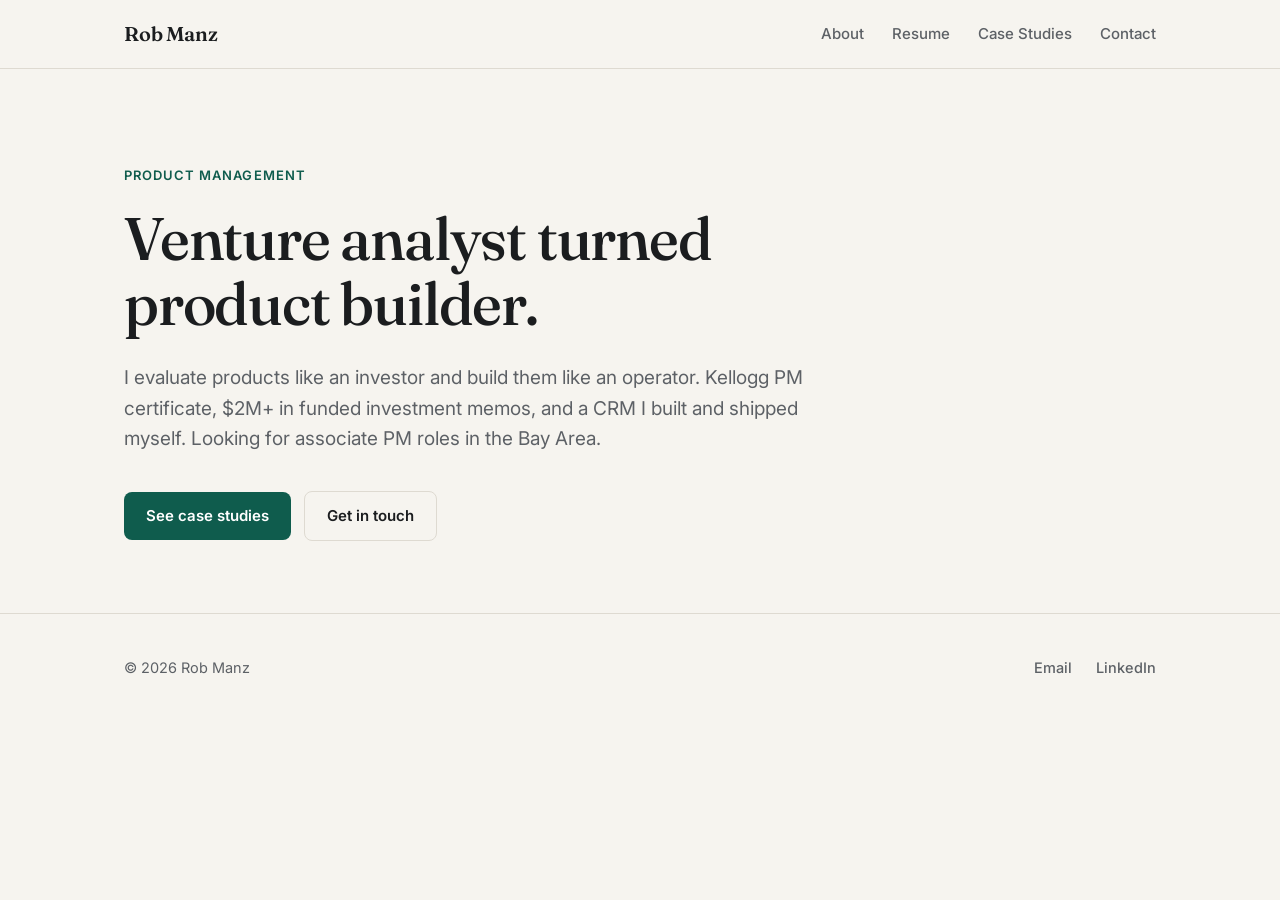
==== commit f2e0778d: "Replace footer icons with text links; fix LinkedIn URL Co-Authored-By: Claude Opus 5.5 <noreply@anth" ====
--- a/index.html
+++ b/index.html
@@ -41,13 +41,8 @@
     <div class="wrap row">
       <span>© 2026 Rob Manz</span>
       <div class="links">
-        <a href="mailto:info@robmanz.com" aria-label="Email" title="Email">
-          <svg viewBox="0 0 24 24" width="24" height="24" fill="none" stroke="currentColor" stroke-width="1.75" stroke-linecap="round" stroke-linejoin="round" aria-hidden="true"><path d="M4 4h16c1.1 0 2 .9 2 2v12c0 1.1-.9 2-2 2H4c-1.1 0-2-.9-2-2V6c0-1.1.9-2 2-2z"/><polyline points="22,6 12,13 2,6"/></svg>
-        </a>
-        <!-- TODO: replace with your LinkedIn URL -->
-        <a href="https://www.linkedin.com/in/YOUR-HANDLE" aria-label="LinkedIn" title="LinkedIn">
-          <svg viewBox="0 0 24 24" width="24" height="24" fill="none" stroke="currentColor" stroke-width="1.75" stroke-linecap="round" stroke-linejoin="round" aria-hidden="true"><path d="M16 8a6 6 0 0 1 6 6v7h-4v-7a2 2 0 0 0-2-2 2 2 0 0 0-2 2v7h-4v-7a6 6 0 0 1 6-6z"/><rect x="2" y="9" width="4" height="12"/><circle cx="4" cy="4" r="2"/></svg>
-        </a>
+        <a href="mailto:info@robmanz.com">Email</a>
+        <a href="https://www.linkedin.com/in/robmanz">LinkedIn</a>
       </div>
     </div>
   </footer>
--- a/styles.css
+++ b/styles.css
@@ -106,9 +106,9 @@
 footer a { text-decoration: none; }
 footer a:hover { color: var(--ink); }
 footer .row { align-items: center; }
-footer .links { display: flex; gap: 18px; align-items: center; }
-footer .links a { display: inline-flex; width: 24px; height: 24px; }
-footer .links a svg { width: 100%; height: 100%; display: block; }
+footer .links { display: flex; gap: 24px; align-items: center; }
+footer .links a { font-weight: 500; color: var(--muted); padding: 10px 0; }
+footer .links a:hover { color: var(--ink); text-decoration: underline; text-underline-offset: 4px; }
 
 @media (max-width: 820px) {
   .cards, .bg-grid { grid-template-columns: 1fr; }
